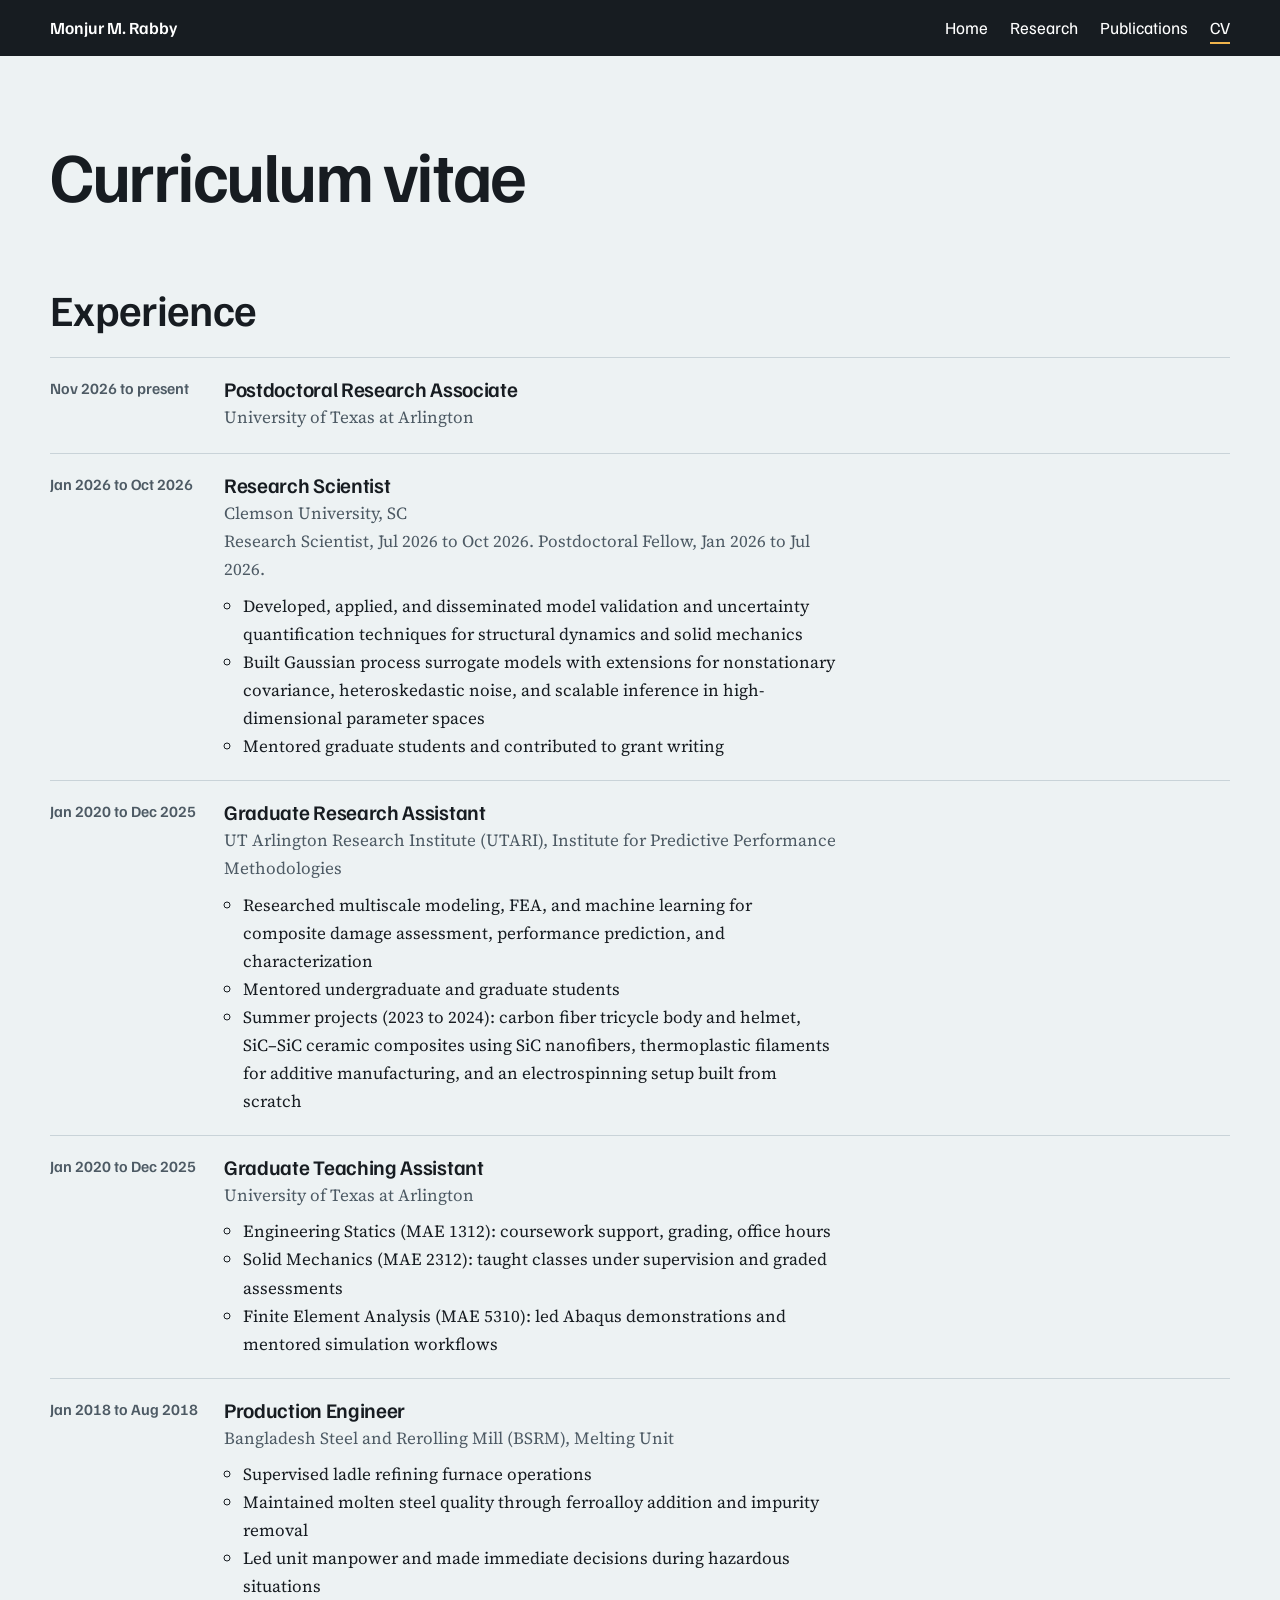
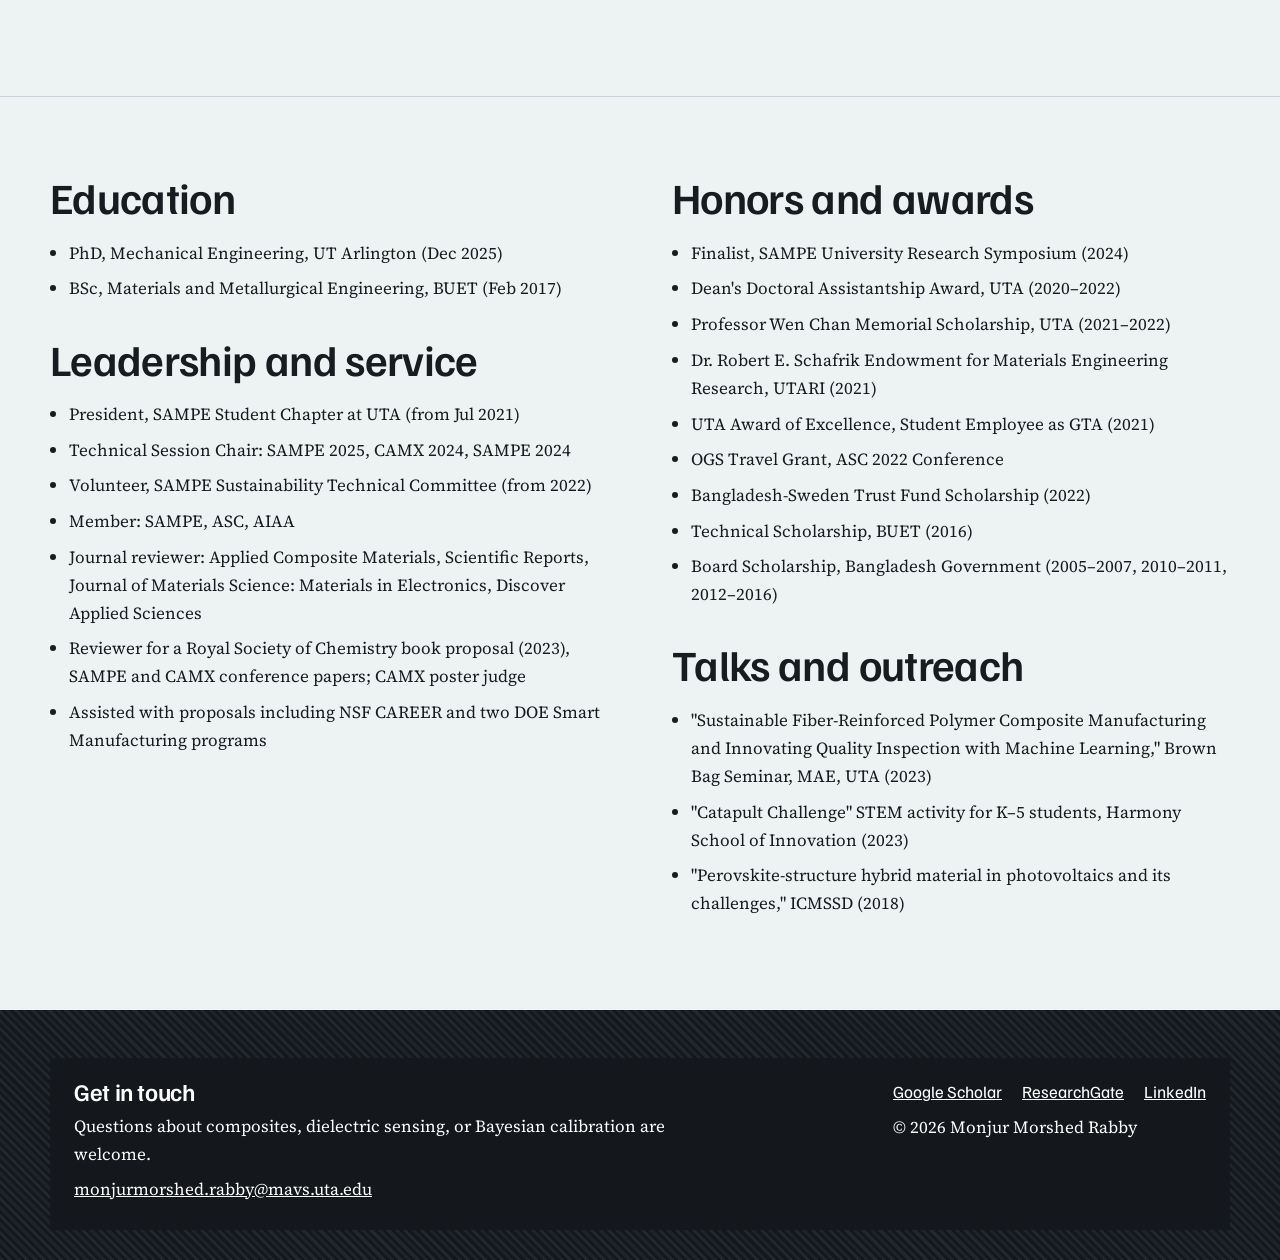
==== cv.html @ b2b4007f "Rebuild site as multi-page research portfolio with figures Co-Authored-By: Claude Opus 5.5 <noreply@" ====
<!DOCTYPE html>
<html lang="en"><head><meta charset="UTF-8"><meta name="viewport" content="width=device-width, initial-scale=1">
<title>CV | Monjur Morshed Rabby</title><meta name="description" content="Experience, education, honors, and service of Monjur Morshed Rabby."><link rel="canonical" href="https://mrabby07.github.io/cv.html">
<meta property="og:type" content="profile"><meta property="og:title" content="CV | Monjur Morshed Rabby"><meta property="og:description" content="Experience, education, honors, and service of Monjur Morshed Rabby."><meta property="og:url" content="https://mrabby07.github.io/cv.html"><meta name="twitter:card" content="summary">
<link rel="icon" href="data:image/svg+xml,%3Csvg xmlns='http://www.w3.org/2000/svg' viewBox='0 0 32 32'%3E%3Crect width='32' height='32' fill='%23171C21'/%3E%3Cpath d='M3 9C10 9 12 24 19 24s7-3 10-3' fill='none' stroke='%23F0B44C' stroke-width='3' stroke-linecap='round'/%3E%3C/svg%3E">
<link rel="preconnect" href="https://fonts.googleapis.com"><link rel="preconnect" href="https://fonts.gstatic.com" crossorigin>
<link href="https://fonts.googleapis.com/css2?family=Familjen+Grotesk:wght@400;500;600;700&family=Source+Serif+4:ital,opsz,wght@0,8..60,400;0,8..60,600;1,8..60,400&display=swap" rel="stylesheet">
<link rel="stylesheet" href="assets/site.css"></head><body>
<a class="skip" href="#main">Skip to content</a>
<nav class="nav" aria-label="Main"><div class="wrap"><a class="brand" href="index.html">Monjur M. Rabby</a><ul><li><a href="index.html">Home</a></li><li><a href="research.html">Research</a></li><li><a href="publications.html">Publications</a></li><li><a href="cv.html" aria-current="page">CV</a></li></ul></div></nav>
<main id="main"><header class="hero" style="padding-bottom:0"><div class="wrap"><h1 style="font-size:clamp(2.4rem,6vw,4.4rem)">Curriculum vitae</h1></div></header><section style="border:0"><div class="wrap"><h2>Experience</h2><ul class="tl"><li><time>Nov 2026 to present</time><div><h3>Postdoctoral Research Associate</h3><p class="org">University of Texas at Arlington</p></div></li><li><time>Jan 2026 to Oct 2026</time><div><h3>Research Scientist</h3><p class="org">Clemson University, SC<br>Research Scientist, Jul 2026 to Oct 2026. Postdoctoral Fellow, Jan 2026 to Jul 2026.</p><ul><li>Developed, applied, and disseminated model validation and uncertainty quantification techniques for structural dynamics and solid mechanics</li><li>Built Gaussian process surrogate models with extensions for nonstationary covariance, heteroskedastic noise, and scalable inference in high-dimensional parameter spaces</li><li>Mentored graduate students and contributed to grant writing</li></ul></div></li><li><time>Jan 2020 to Dec 2025</time><div><h3>Graduate Research Assistant</h3><p class="org">UT Arlington Research Institute (UTARI), Institute for Predictive Performance Methodologies</p><ul><li>Researched multiscale modeling, FEA, and machine learning for composite damage assessment, performance prediction, and characterization</li><li>Mentored undergraduate and graduate students</li><li>Summer projects (2023 to 2024): carbon fiber tricycle body and helmet, SiC–SiC ceramic composites using SiC nanofibers, thermoplastic filaments for additive manufacturing, and an electrospinning setup built from scratch</li></ul></div></li><li><time>Jan 2020 to Dec 2025</time><div><h3>Graduate Teaching Assistant</h3><p class="org">University of Texas at Arlington</p><ul><li>Engineering Statics (MAE 1312): coursework support, grading, office hours</li><li>Solid Mechanics (MAE 2312): taught classes under supervision and graded assessments</li><li>Finite Element Analysis (MAE 5310): led Abaqus demonstrations and mentored simulation workflows</li></ul></div></li><li><time>Jan 2018 to Aug 2018</time><div><h3>Production Engineer</h3><p class="org">Bangladesh Steel and Rerolling Mill (BSRM), Melting Unit</p><ul><li>Supervised ladle refining furnace operations</li><li>Maintained molten steel quality through ferroalloy addition and impurity removal</li><li>Led unit manpower and made immediate decisions during hazardous situations</li></ul></div></li></ul></div></section>
<section><div class="wrap lists"><div><h2>Education</h2><ul><li>PhD, Mechanical Engineering, UT Arlington (Dec 2025)</li><li>BSc, Materials and Metallurgical Engineering, BUET (Feb 2017)</li></ul>
<h2 style="margin-top:32px">Leadership and service</h2><ul><li>President, SAMPE Student Chapter at UTA (from Jul 2021)</li><li>Technical Session Chair: SAMPE 2025, CAMX 2024, SAMPE 2024</li><li>Volunteer, SAMPE Sustainability Technical Committee (from 2022)</li><li>Member: SAMPE, ASC, AIAA</li><li>Journal reviewer: Applied Composite Materials, Scientific Reports, Journal of Materials Science: Materials in Electronics, Discover Applied Sciences</li><li>Reviewer for a Royal Society of Chemistry book proposal (2023), SAMPE and CAMX conference papers; CAMX poster judge</li><li>Assisted with proposals including NSF CAREER and two DOE Smart Manufacturing programs</li></ul></div>
<div><h2>Honors and awards</h2><ul><li>Finalist, SAMPE University Research Symposium (2024)</li><li>Dean's Doctoral Assistantship Award, UTA (2020–2022)</li><li>Professor Wen Chan Memorial Scholarship, UTA (2021–2022)</li><li>Dr. Robert E. Schafrik Endowment for Materials Engineering Research, UTARI (2021)</li><li>UTA Award of Excellence, Student Employee as GTA (2021)</li><li>OGS Travel Grant, ASC 2022 Conference</li><li>Bangladesh-Sweden Trust Fund Scholarship (2022)</li><li>Technical Scholarship, BUET (2016)</li><li>Board Scholarship, Bangladesh Government (2005–2007, 2010–2011, 2012–2016)</li></ul>
<h2 style="margin-top:32px">Talks and outreach</h2><ul><li>"Sustainable Fiber-Reinforced Polymer Composite Manufacturing and Innovating Quality Inspection with Machine Learning," Brown Bag Seminar, MAE, UTA (2023)</li><li>"Catapult Challenge" STEM activity for K–5 students, Harmony School of Innovation (2023)</li><li>"Perovskite-structure hybrid material in photovoltaics and its challenges," ICMSSD (2018)</li></ul></div></div></section></main>
<footer id="contact"><div class="wrap"><div class="inner"><div><h2>Get in touch</h2><p>Questions about composites, dielectric sensing, or Bayesian calibration are welcome.</p><p><a href="mailto:monjurmorshed.rabby@mavs.uta.edu">monjurmorshed.rabby@mavs.uta.edu</a></p></div><div><ul><li><a href="https://scholar.google.com/citations?user=is3o6EQAAAAJ&amp;hl=en" rel="noopener" target="_blank">Google Scholar</a></li><li><a href="https://www.researchgate.net/profile/Monjur-Morshed-Rabby" rel="noopener" target="_blank">ResearchGate</a></li><li><a href="https://www.linkedin.com/in/monjur-morshed-rabby-phd-6b66141a7" rel="noopener" target="_blank">LinkedIn</a></li></ul><p class="small">© 2026 Monjur Morshed Rabby</p></div></div></div></footer>
<script src="assets/site.js"></script></body></html>
---- assets/site.css ----
:root{--carbon:#171C21;--slate:#4D5A64;--rule:#C9D3D8;--glass:#EDF2F3;--white:#FFFFFF;--cobalt:#1D4ED8;--cobalt-dark:#173EA8;--resin:#B86E00;--ghost:#A9B5BC;--measure:68ch}
*{box-sizing:border-box}
html{scroll-behavior:smooth;color-scheme:light}
body{margin:0;background:var(--glass);color:var(--carbon);font:400 1.0625rem/1.65 "Source Serif 4",Georgia,serif}
h1,h2,h3,.nav,.btn,.fig-cap b,.filters,.step,.kpi b,table{font-family:"Familjen Grotesk","Segoe UI",sans-serif}
h1,h2,h3{line-height:1.12;margin:0;font-weight:600;letter-spacing:-.015em}
h1{font-size:clamp(2.7rem,8vw,6.2rem);letter-spacing:-.035em;line-height:.98}
h2{font-size:clamp(1.8rem,4vw,2.7rem)}
h3{font-size:1.3rem}
p{margin:.8em 0;max-width:var(--measure)}
a{color:var(--cobalt)}
a:hover{color:var(--cobalt-dark)}
:focus-visible{outline:3px solid var(--resin);outline-offset:2px}
.wrap{width:min(1180px,100% - 40px);margin-inline:auto}
.skip{position:absolute;left:-999px}.skip:focus{left:12px;top:12px;background:#fff;padding:8px;z-index:9}
.nav{position:sticky;top:0;z-index:5;background:var(--carbon);color:#fff}
.nav .wrap{display:flex;justify-content:space-between;align-items:center;gap:16px;min-height:56px;flex-wrap:wrap}
.nav a{color:#fff;text-decoration:none}
.brand{font-weight:600}
.nav ul{display:flex;gap:22px;list-style:none;margin:0;padding:0;flex-wrap:wrap}
.nav li a{padding:4px 0;border-bottom:2px solid transparent}
.nav li a:hover,.nav li a[aria-current]{border-color:#F0B44C}
.hero{padding:clamp(40px,7vw,84px) 0 28px}
.title{font:500 clamp(1.1rem,2.2vw,1.4rem)/1.35 "Familjen Grotesk",sans-serif;margin:1rem 0 .15rem}
.prev{color:var(--slate);font:500 1rem/1.4 "Familjen Grotesk",sans-serif;margin:0}
.lede{font-size:clamp(1.15rem,2.1vw,1.4rem);line-height:1.5;max-width:44ch;margin-top:1.4rem}
.actions{display:flex;flex-wrap:wrap;gap:10px;margin-top:1.6rem}
.btn{display:inline-block;padding:10px 18px;text-decoration:none;font-weight:600;border:2px solid var(--carbon);color:var(--carbon);background:transparent}
.btn:hover{background:var(--carbon);color:#fff}
.btn.solid{background:var(--cobalt);border-color:var(--cobalt);color:#fff}.btn.solid:hover{background:var(--cobalt-dark);border-color:var(--cobalt-dark)}
.spectrum{background:var(--white);border-top:3px solid var(--carbon);padding:26px 0 30px}
.spectrum-head{display:flex;flex-wrap:wrap;gap:12px 40px;justify-content:space-between;align-items:end}
.spectrum h2{font-size:1.5rem}
.age{min-width:min(420px,100%);flex:1 1 300px;max-width:520px;font-family:"Familjen Grotesk",sans-serif}
.age label{font-weight:600;display:block}
.age input{width:100%;accent-color:var(--cobalt);height:32px}
.ticks{display:flex;justify-content:space-between;font-size:.9rem;color:var(--slate)}
.readout{display:flex;gap:28px;margin-top:6px;font:500 1rem "Familjen Grotesk",sans-serif}
.readout b{font-size:1.4rem;display:block;line-height:1.1}
svg.chart{display:block;width:100%;height:auto;overflow:visible;font-family:"Familjen Grotesk",sans-serif}
.axis{stroke:var(--rule);stroke-width:1}.grid{stroke:#E5EAED;stroke-width:1}
.tick{font-size:13px;fill:var(--slate)}.axlabel{font-size:14px;fill:var(--carbon)}
.tip{position:absolute;pointer-events:none;background:var(--carbon);color:#fff;padding:5px 9px;font:500 .85rem/1.35 "Familjen Grotesk",sans-serif;white-space:nowrap;transform:translate(-50%,-120%);display:none}
.plot{position:relative}
section{padding:clamp(44px,6vw,76px) 0;border-top:1px solid var(--rule)}
.note{color:var(--slate);font-size:.95rem}
.three{display:grid;grid-template-columns:repeat(3,1fr);gap:36px}
.three a{font-family:"Familjen Grotesk",sans-serif;font-weight:600}
.split{display:grid;grid-template-columns:minmax(0,5fr) minmax(0,6fr);gap:clamp(28px,5vw,64px);align-items:start;margin-top:26px}
.split.rev{grid-template-columns:minmax(0,6fr) minmax(0,5fr)}
figure{margin:0}.fig{background:var(--white);padding:18px}
.fig-cap{font-size:.92rem;color:var(--slate);margin-top:10px;line-height:1.45}.fig-cap b{color:var(--carbon)}
figure img{display:block;width:100%;height:auto}
.gallery{display:grid;grid-template-columns:repeat(3,1fr);gap:14px;margin-top:28px}
.gallery .fig{padding:0;background:none}.gallery img{aspect-ratio:4/3;object-fit:cover}
.life{display:grid;grid-template-columns:repeat(4,1fr);gap:0;margin-top:26px;list-style:none;padding:0;border-top:4px solid var(--carbon)}
.life li{padding:16px 22px 0 0;position:relative}
.life li::before{content:"";position:absolute;top:-10px;left:0;width:16px;height:16px;border-radius:50%;background:var(--cobalt);border:3px solid var(--glass)}
.life a{font:600 1.15rem/1.2 "Familjen Grotesk",sans-serif;display:block;color:var(--carbon)}
.life p{font-size:.97rem;margin:.4em 0}
.kpis{display:flex;flex-wrap:wrap;gap:12px 36px;margin:18px 0}
.kpi{font-size:.95rem;color:var(--slate);max-width:22ch;line-height:1.3}.kpi b{display:block;font-size:1.8rem;color:var(--carbon);line-height:1.1}
table{border-collapse:collapse;width:100%;font-size:.95rem}
th,td{padding:7px 10px;text-align:right;border-bottom:1px solid var(--rule)}
th:first-child,td:first-child{text-align:left}
thead th{border-bottom:2px solid var(--carbon)}
.tablewrap{overflow-x:auto}
details{margin-top:10px;font-size:.95rem}summary{cursor:pointer;font-family:"Familjen Grotesk",sans-serif;font-weight:600}
.updates{list-style:none;padding:0;margin:20px 0 0;max-width:760px}
.updates li{display:grid;grid-template-columns:110px 1fr;gap:16px;padding:12px 0;border-top:1px solid var(--rule)}
.updates time{font:600 .98rem "Familjen Grotesk",sans-serif;color:var(--slate)}
.filters{display:flex;flex-wrap:wrap;gap:8px;margin:22px 0;align-items:center}
.filters button{font:600 .95rem "Familjen Grotesk",sans-serif;padding:7px 13px;background:transparent;border:1.5px solid var(--carbon);color:var(--carbon);cursor:pointer;min-height:40px}
.filters button[aria-pressed=true]{background:var(--carbon);color:#fff}
.filters input{font:400 1rem "Source Serif 4",serif;padding:8px 10px;border:1.5px solid var(--slate);flex:1 1 220px;max-width:340px;min-height:40px;background:#fff}
.pubs{list-style:none;margin:0;padding:0;max-width:880px}
.pubs li{padding:14px 0;border-top:1px solid var(--rule)}
.pubs .venue{font-style:italic}
.pubs a{font:600 .92rem "Familjen Grotesk",sans-serif;white-space:nowrap;margin-left:4px}
.pubs li[hidden]{display:none}
.tl{list-style:none;padding:0;margin:24px 0 0}
.tl>li{display:grid;grid-template-columns:150px 1fr;gap:24px;padding:20px 0;border-top:1px solid var(--rule)}
.tl time{font:600 .98rem "Familjen Grotesk",sans-serif;color:var(--slate)}
.tl .org{margin:.1em 0;color:var(--slate)}.tl ul{padding-left:1.1em;margin:.5em 0 0;max-width:var(--measure)}
.lists{display:grid;grid-template-columns:1fr 1fr;gap:clamp(28px,5vw,64px)}
.lists ul{padding-left:1.1em}.lists li{margin:.45em 0}
footer{background:#14181C repeating-linear-gradient(45deg,#1D2329 0 3px,#14181C 3px 6px,#20272D 6px 9px,#14181C 9px 12px);color:#fff;padding:48px 0 30px}
footer a{color:#fff}
footer .inner{background:#14181C;padding:20px 24px;display:flex;flex-wrap:wrap;justify-content:space-between;gap:24px}
footer h2{font-size:1.5rem}
footer ul{list-style:none;padding:0;margin:0;display:flex;flex-wrap:wrap;gap:6px 20px;font-family:"Familjen Grotesk",sans-serif}
footer p{margin:.4em 0}
@media (max-width:820px){.three,.split,.split.rev,.lists{grid-template-columns:1fr}.life{grid-template-columns:1fr;border-top:0;border-left:4px solid var(--carbon);margin-left:8px}.life li{padding:0 0 18px 20px}.life li::before{top:4px;left:-10px}.gallery{grid-template-columns:1fr 1fr}.tl>li,.updates li{grid-template-columns:1fr;gap:4px}.nav ul{gap:14px}}
@media (prefers-reduced-motion:reduce){html{scroll-behavior:auto}}
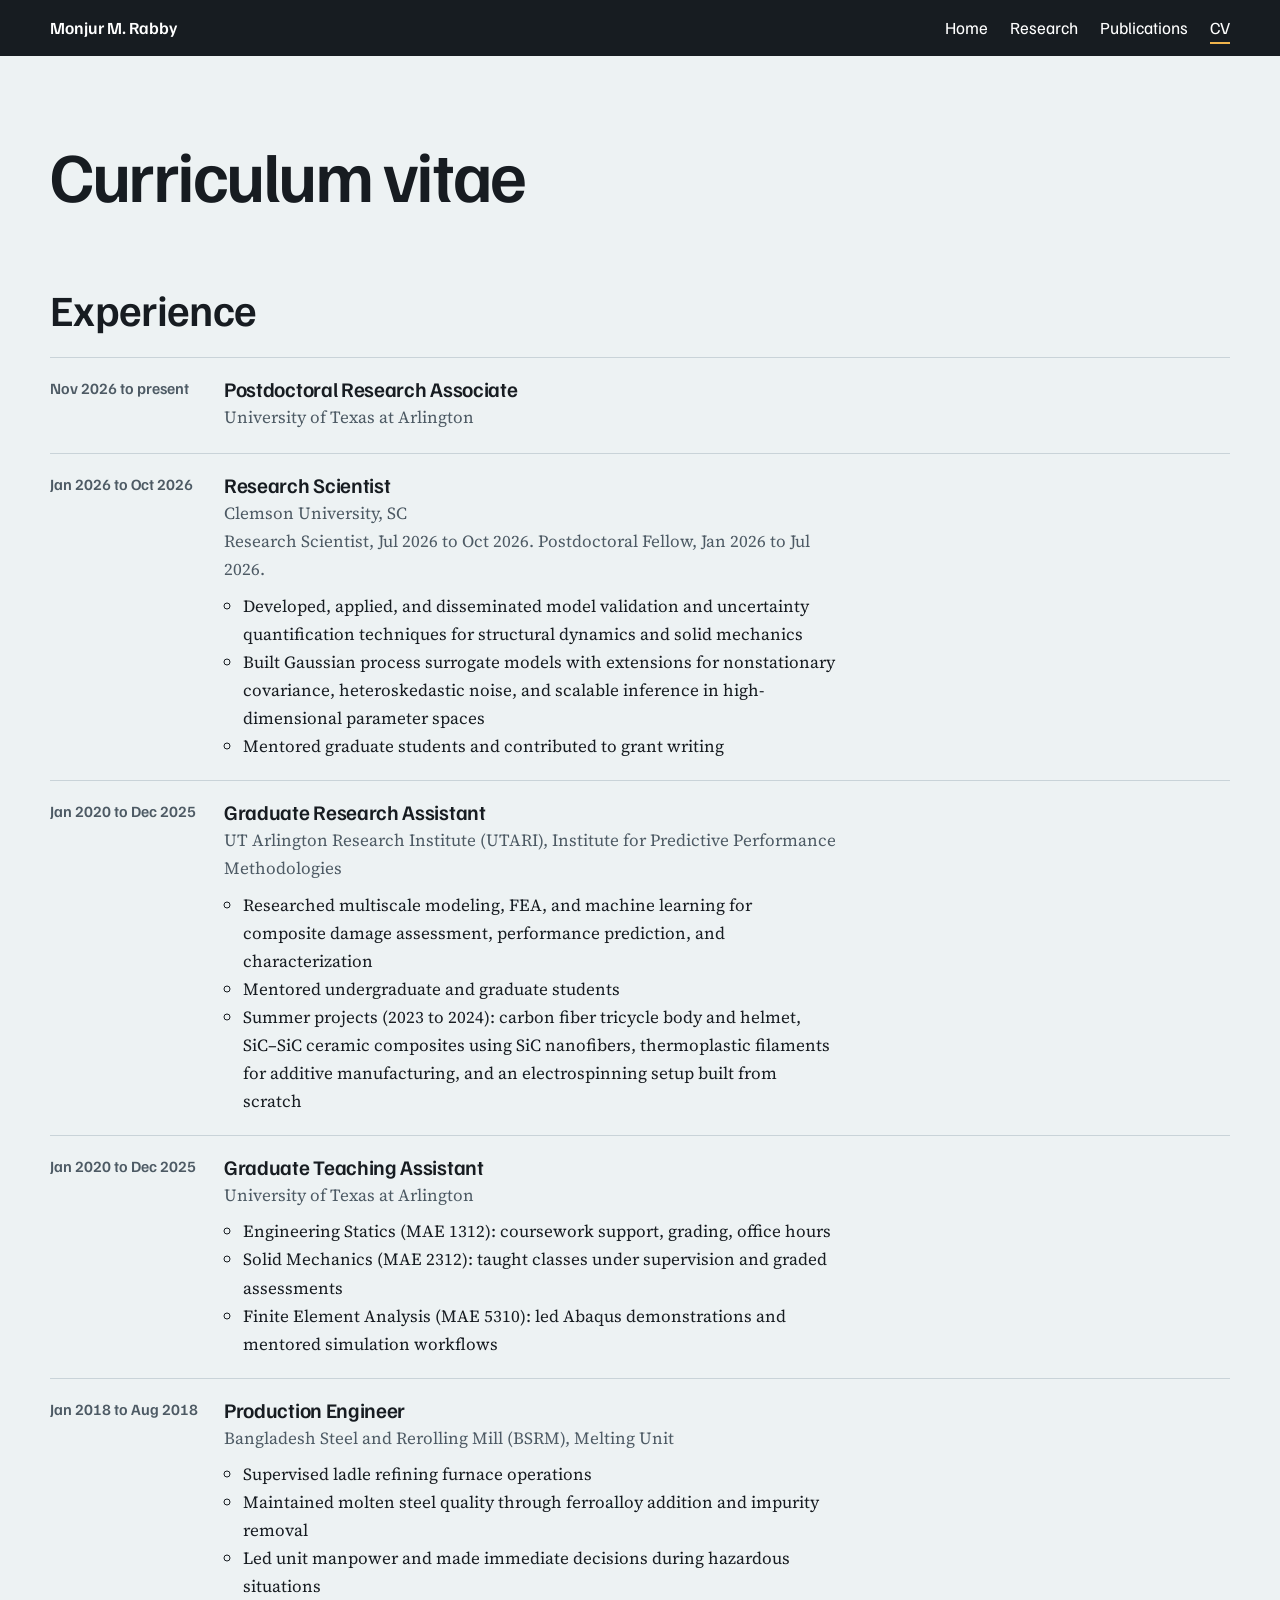
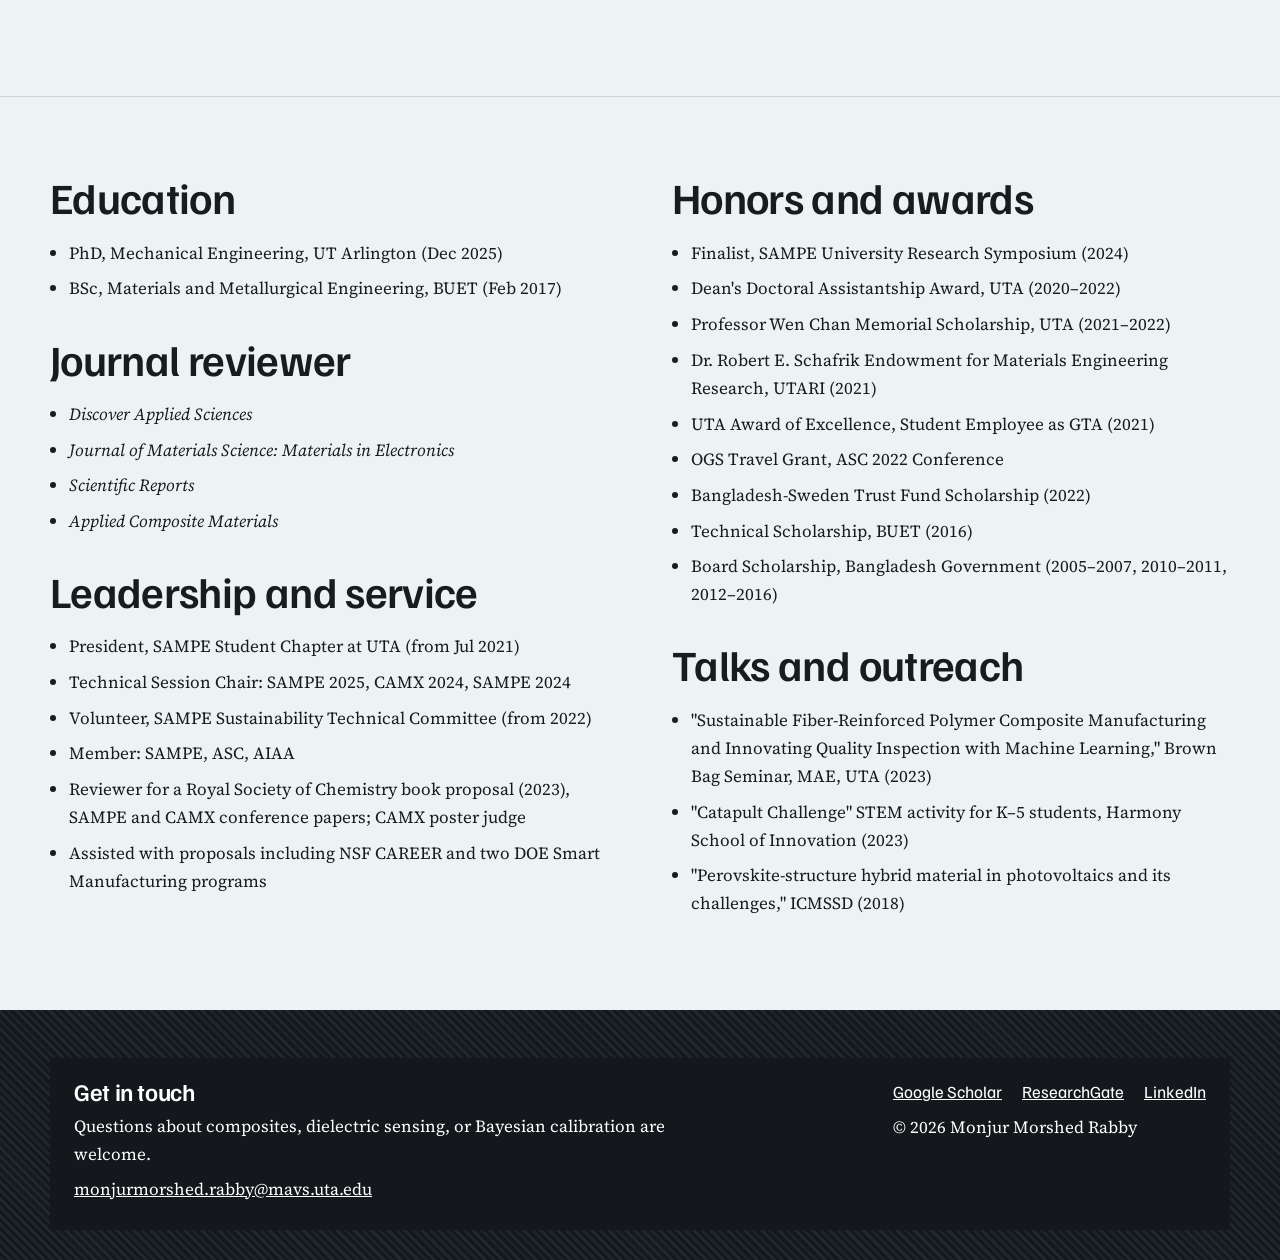
==== commit 5796bcc5: "Add cure maps, sorting setup figure, and journal reviewer list Co-Authored-By: Claude Opus 5.5 <nore" ====
--- a/cv.html
+++ b/cv.html
@@ -10,7 +10,7 @@
 <nav class="nav" aria-label="Main"><div class="wrap"><a class="brand" href="index.html">Monjur M. Rabby</a><ul><li><a href="index.html">Home</a></li><li><a href="research.html">Research</a></li><li><a href="publications.html">Publications</a></li><li><a href="cv.html" aria-current="page">CV</a></li></ul></div></nav>
 <main id="main"><header class="hero" style="padding-bottom:0"><div class="wrap"><h1 style="font-size:clamp(2.4rem,6vw,4.4rem)">Curriculum vitae</h1></div></header><section style="border:0"><div class="wrap"><h2>Experience</h2><ul class="tl"><li><time>Nov 2026 to present</time><div><h3>Postdoctoral Research Associate</h3><p class="org">University of Texas at Arlington</p></div></li><li><time>Jan 2026 to Oct 2026</time><div><h3>Research Scientist</h3><p class="org">Clemson University, SC<br>Research Scientist, Jul 2026 to Oct 2026. Postdoctoral Fellow, Jan 2026 to Jul 2026.</p><ul><li>Developed, applied, and disseminated model validation and uncertainty quantification techniques for structural dynamics and solid mechanics</li><li>Built Gaussian process surrogate models with extensions for nonstationary covariance, heteroskedastic noise, and scalable inference in high-dimensional parameter spaces</li><li>Mentored graduate students and contributed to grant writing</li></ul></div></li><li><time>Jan 2020 to Dec 2025</time><div><h3>Graduate Research Assistant</h3><p class="org">UT Arlington Research Institute (UTARI), Institute for Predictive Performance Methodologies</p><ul><li>Researched multiscale modeling, FEA, and machine learning for composite damage assessment, performance prediction, and characterization</li><li>Mentored undergraduate and graduate students</li><li>Summer projects (2023 to 2024): carbon fiber tricycle body and helmet, SiC–SiC ceramic composites using SiC nanofibers, thermoplastic filaments for additive manufacturing, and an electrospinning setup built from scratch</li></ul></div></li><li><time>Jan 2020 to Dec 2025</time><div><h3>Graduate Teaching Assistant</h3><p class="org">University of Texas at Arlington</p><ul><li>Engineering Statics (MAE 1312): coursework support, grading, office hours</li><li>Solid Mechanics (MAE 2312): taught classes under supervision and graded assessments</li><li>Finite Element Analysis (MAE 5310): led Abaqus demonstrations and mentored simulation workflows</li></ul></div></li><li><time>Jan 2018 to Aug 2018</time><div><h3>Production Engineer</h3><p class="org">Bangladesh Steel and Rerolling Mill (BSRM), Melting Unit</p><ul><li>Supervised ladle refining furnace operations</li><li>Maintained molten steel quality through ferroalloy addition and impurity removal</li><li>Led unit manpower and made immediate decisions during hazardous situations</li></ul></div></li></ul></div></section>
 <section><div class="wrap lists"><div><h2>Education</h2><ul><li>PhD, Mechanical Engineering, UT Arlington (Dec 2025)</li><li>BSc, Materials and Metallurgical Engineering, BUET (Feb 2017)</li></ul>
-<h2 style="margin-top:32px">Leadership and service</h2><ul><li>President, SAMPE Student Chapter at UTA (from Jul 2021)</li><li>Technical Session Chair: SAMPE 2025, CAMX 2024, SAMPE 2024</li><li>Volunteer, SAMPE Sustainability Technical Committee (from 2022)</li><li>Member: SAMPE, ASC, AIAA</li><li>Journal reviewer: Applied Composite Materials, Scientific Reports, Journal of Materials Science: Materials in Electronics, Discover Applied Sciences</li><li>Reviewer for a Royal Society of Chemistry book proposal (2023), SAMPE and CAMX conference papers; CAMX poster judge</li><li>Assisted with proposals including NSF CAREER and two DOE Smart Manufacturing programs</li></ul></div>
+<h2 style="margin-top:32px">Journal reviewer</h2><ul><li><i>Discover Applied Sciences</i></li><li><i>Journal of Materials Science: Materials in Electronics</i></li><li><i>Scientific Reports</i></li><li><i>Applied Composite Materials</i></li></ul><h2 style="margin-top:32px">Leadership and service</h2><ul><li>President, SAMPE Student Chapter at UTA (from Jul 2021)</li><li>Technical Session Chair: SAMPE 2025, CAMX 2024, SAMPE 2024</li><li>Volunteer, SAMPE Sustainability Technical Committee (from 2022)</li><li>Member: SAMPE, ASC, AIAA</li><li>Reviewer for a Royal Society of Chemistry book proposal (2023), SAMPE and CAMX conference papers; CAMX poster judge</li><li>Assisted with proposals including NSF CAREER and two DOE Smart Manufacturing programs</li></ul></div>
 <div><h2>Honors and awards</h2><ul><li>Finalist, SAMPE University Research Symposium (2024)</li><li>Dean's Doctoral Assistantship Award, UTA (2020–2022)</li><li>Professor Wen Chan Memorial Scholarship, UTA (2021–2022)</li><li>Dr. Robert E. Schafrik Endowment for Materials Engineering Research, UTARI (2021)</li><li>UTA Award of Excellence, Student Employee as GTA (2021)</li><li>OGS Travel Grant, ASC 2022 Conference</li><li>Bangladesh-Sweden Trust Fund Scholarship (2022)</li><li>Technical Scholarship, BUET (2016)</li><li>Board Scholarship, Bangladesh Government (2005–2007, 2010–2011, 2012–2016)</li></ul>
 <h2 style="margin-top:32px">Talks and outreach</h2><ul><li>"Sustainable Fiber-Reinforced Polymer Composite Manufacturing and Innovating Quality Inspection with Machine Learning," Brown Bag Seminar, MAE, UTA (2023)</li><li>"Catapult Challenge" STEM activity for K–5 students, Harmony School of Innovation (2023)</li><li>"Perovskite-structure hybrid material in photovoltaics and its challenges," ICMSSD (2018)</li></ul></div></div></section></main>
 <footer id="contact"><div class="wrap"><div class="inner"><div><h2>Get in touch</h2><p>Questions about composites, dielectric sensing, or Bayesian calibration are welcome.</p><p><a href="mailto:monjurmorshed.rabby@mavs.uta.edu">monjurmorshed.rabby@mavs.uta.edu</a></p></div><div><ul><li><a href="https://scholar.google.com/citations?user=is3o6EQAAAAJ&amp;hl=en" rel="noopener" target="_blank">Google Scholar</a></li><li><a href="https://www.researchgate.net/profile/Monjur-Morshed-Rabby" rel="noopener" target="_blank">ResearchGate</a></li><li><a href="https://www.linkedin.com/in/monjur-morshed-rabby-phd-6b66141a7" rel="noopener" target="_blank">LinkedIn</a></li></ul><p class="small">© 2026 Monjur Morshed Rabby</p></div></div></div></footer>
--- a/assets/site.css
+++ b/assets/site.css
@@ -92,3 +92,5 @@
 footer p{margin:.4em 0}
 @media (max-width:820px){.three,.split,.split.rev,.lists{grid-template-columns:1fr}.life{grid-template-columns:1fr;border-top:0;border-left:4px solid var(--carbon);margin-left:8px}.life li{padding:0 0 18px 20px}.life li::before{top:4px;left:-10px}.gallery{grid-template-columns:1fr 1fr}.tl>li,.updates li{grid-template-columns:1fr;gap:4px}.nav ul{gap:14px}}
 @media (prefers-reduced-motion:reduce){html{scroll-behavior:auto}}
+.maps{display:grid;grid-template-columns:1fr 1fr;gap:10px}
+@media (max-width:480px){.maps{grid-template-columns:1fr}}
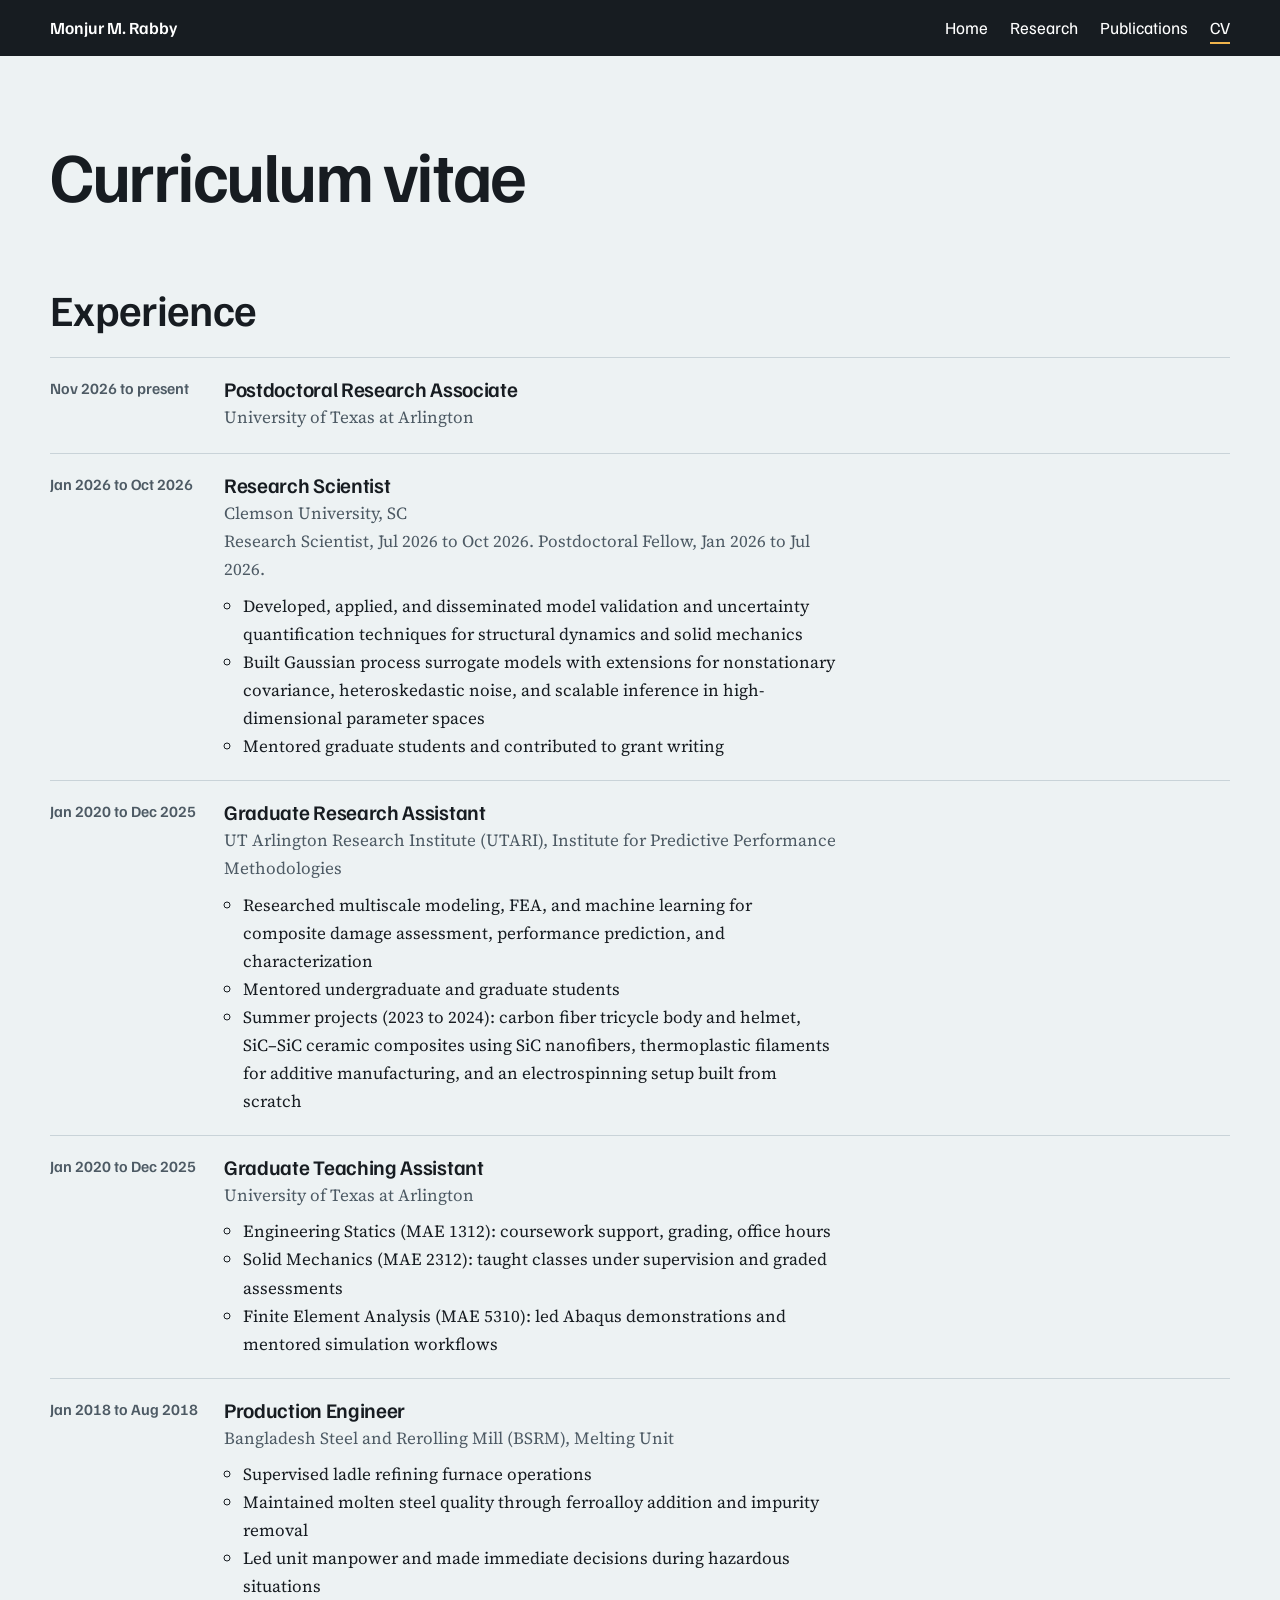
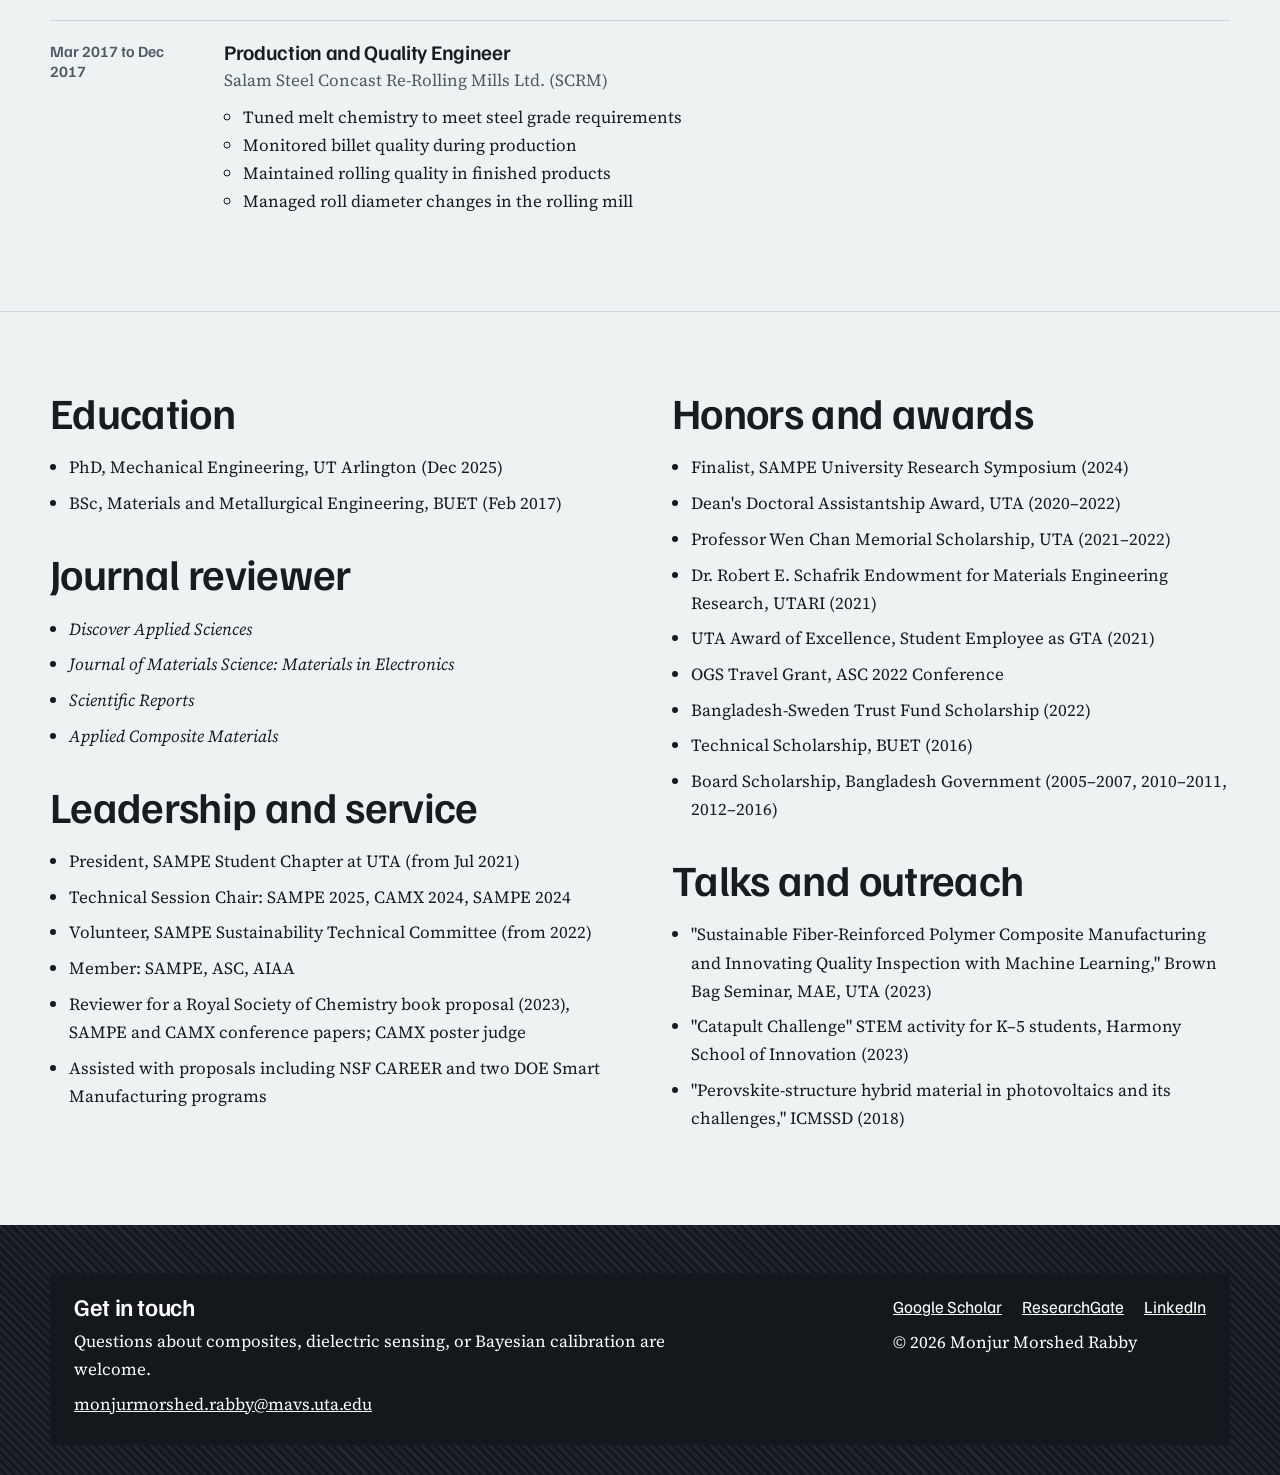
==== commit a7b59230: "Add SCRM experience to CV Co-Authored-By: Claude Opus 5.5 <noreply@anthropic.com> Claude-Session: ht" ====
--- a/cv.html
+++ b/cv.html
@@ -8,7 +8,7 @@
 <link rel="stylesheet" href="assets/site.css"></head><body>
 <a class="skip" href="#main">Skip to content</a>
 <nav class="nav" aria-label="Main"><div class="wrap"><a class="brand" href="index.html">Monjur M. Rabby</a><ul><li><a href="index.html">Home</a></li><li><a href="research.html">Research</a></li><li><a href="publications.html">Publications</a></li><li><a href="cv.html" aria-current="page">CV</a></li></ul></div></nav>
-<main id="main"><header class="hero" style="padding-bottom:0"><div class="wrap"><h1 style="font-size:clamp(2.4rem,6vw,4.4rem)">Curriculum vitae</h1></div></header><section style="border:0"><div class="wrap"><h2>Experience</h2><ul class="tl"><li><time>Nov 2026 to present</time><div><h3>Postdoctoral Research Associate</h3><p class="org">University of Texas at Arlington</p></div></li><li><time>Jan 2026 to Oct 2026</time><div><h3>Research Scientist</h3><p class="org">Clemson University, SC<br>Research Scientist, Jul 2026 to Oct 2026. Postdoctoral Fellow, Jan 2026 to Jul 2026.</p><ul><li>Developed, applied, and disseminated model validation and uncertainty quantification techniques for structural dynamics and solid mechanics</li><li>Built Gaussian process surrogate models with extensions for nonstationary covariance, heteroskedastic noise, and scalable inference in high-dimensional parameter spaces</li><li>Mentored graduate students and contributed to grant writing</li></ul></div></li><li><time>Jan 2020 to Dec 2025</time><div><h3>Graduate Research Assistant</h3><p class="org">UT Arlington Research Institute (UTARI), Institute for Predictive Performance Methodologies</p><ul><li>Researched multiscale modeling, FEA, and machine learning for composite damage assessment, performance prediction, and characterization</li><li>Mentored undergraduate and graduate students</li><li>Summer projects (2023 to 2024): carbon fiber tricycle body and helmet, SiC–SiC ceramic composites using SiC nanofibers, thermoplastic filaments for additive manufacturing, and an electrospinning setup built from scratch</li></ul></div></li><li><time>Jan 2020 to Dec 2025</time><div><h3>Graduate Teaching Assistant</h3><p class="org">University of Texas at Arlington</p><ul><li>Engineering Statics (MAE 1312): coursework support, grading, office hours</li><li>Solid Mechanics (MAE 2312): taught classes under supervision and graded assessments</li><li>Finite Element Analysis (MAE 5310): led Abaqus demonstrations and mentored simulation workflows</li></ul></div></li><li><time>Jan 2018 to Aug 2018</time><div><h3>Production Engineer</h3><p class="org">Bangladesh Steel and Rerolling Mill (BSRM), Melting Unit</p><ul><li>Supervised ladle refining furnace operations</li><li>Maintained molten steel quality through ferroalloy addition and impurity removal</li><li>Led unit manpower and made immediate decisions during hazardous situations</li></ul></div></li></ul></div></section>
+<main id="main"><header class="hero" style="padding-bottom:0"><div class="wrap"><h1 style="font-size:clamp(2.4rem,6vw,4.4rem)">Curriculum vitae</h1></div></header><section style="border:0"><div class="wrap"><h2>Experience</h2><ul class="tl"><li><time>Nov 2026 to present</time><div><h3>Postdoctoral Research Associate</h3><p class="org">University of Texas at Arlington</p></div></li><li><time>Jan 2026 to Oct 2026</time><div><h3>Research Scientist</h3><p class="org">Clemson University, SC<br>Research Scientist, Jul 2026 to Oct 2026. Postdoctoral Fellow, Jan 2026 to Jul 2026.</p><ul><li>Developed, applied, and disseminated model validation and uncertainty quantification techniques for structural dynamics and solid mechanics</li><li>Built Gaussian process surrogate models with extensions for nonstationary covariance, heteroskedastic noise, and scalable inference in high-dimensional parameter spaces</li><li>Mentored graduate students and contributed to grant writing</li></ul></div></li><li><time>Jan 2020 to Dec 2025</time><div><h3>Graduate Research Assistant</h3><p class="org">UT Arlington Research Institute (UTARI), Institute for Predictive Performance Methodologies</p><ul><li>Researched multiscale modeling, FEA, and machine learning for composite damage assessment, performance prediction, and characterization</li><li>Mentored undergraduate and graduate students</li><li>Summer projects (2023 to 2024): carbon fiber tricycle body and helmet, SiC–SiC ceramic composites using SiC nanofibers, thermoplastic filaments for additive manufacturing, and an electrospinning setup built from scratch</li></ul></div></li><li><time>Jan 2020 to Dec 2025</time><div><h3>Graduate Teaching Assistant</h3><p class="org">University of Texas at Arlington</p><ul><li>Engineering Statics (MAE 1312): coursework support, grading, office hours</li><li>Solid Mechanics (MAE 2312): taught classes under supervision and graded assessments</li><li>Finite Element Analysis (MAE 5310): led Abaqus demonstrations and mentored simulation workflows</li></ul></div></li><li><time>Jan 2018 to Aug 2018</time><div><h3>Production Engineer</h3><p class="org">Bangladesh Steel and Rerolling Mill (BSRM), Melting Unit</p><ul><li>Supervised ladle refining furnace operations</li><li>Maintained molten steel quality through ferroalloy addition and impurity removal</li><li>Led unit manpower and made immediate decisions during hazardous situations</li></ul></div></li><li><time>Mar 2017 to Dec 2017</time><div><h3>Production and Quality Engineer</h3><p class="org">Salam Steel Concast Re-Rolling Mills Ltd. (SCRM)</p><ul><li>Tuned melt chemistry to meet steel grade requirements</li><li>Monitored billet quality during production</li><li>Maintained rolling quality in finished products</li><li>Managed roll diameter changes in the rolling mill</li></ul></div></li></ul></div></section>
 <section><div class="wrap lists"><div><h2>Education</h2><ul><li>PhD, Mechanical Engineering, UT Arlington (Dec 2025)</li><li>BSc, Materials and Metallurgical Engineering, BUET (Feb 2017)</li></ul>
 <h2 style="margin-top:32px">Journal reviewer</h2><ul><li><i>Discover Applied Sciences</i></li><li><i>Journal of Materials Science: Materials in Electronics</i></li><li><i>Scientific Reports</i></li><li><i>Applied Composite Materials</i></li></ul><h2 style="margin-top:32px">Leadership and service</h2><ul><li>President, SAMPE Student Chapter at UTA (from Jul 2021)</li><li>Technical Session Chair: SAMPE 2025, CAMX 2024, SAMPE 2024</li><li>Volunteer, SAMPE Sustainability Technical Committee (from 2022)</li><li>Member: SAMPE, ASC, AIAA</li><li>Reviewer for a Royal Society of Chemistry book proposal (2023), SAMPE and CAMX conference papers; CAMX poster judge</li><li>Assisted with proposals including NSF CAREER and two DOE Smart Manufacturing programs</li></ul></div>
 <div><h2>Honors and awards</h2><ul><li>Finalist, SAMPE University Research Symposium (2024)</li><li>Dean's Doctoral Assistantship Award, UTA (2020–2022)</li><li>Professor Wen Chan Memorial Scholarship, UTA (2021–2022)</li><li>Dr. Robert E. Schafrik Endowment for Materials Engineering Research, UTARI (2021)</li><li>UTA Award of Excellence, Student Employee as GTA (2021)</li><li>OGS Travel Grant, ASC 2022 Conference</li><li>Bangladesh-Sweden Trust Fund Scholarship (2022)</li><li>Technical Scholarship, BUET (2016)</li><li>Board Scholarship, Bangladesh Government (2005–2007, 2010–2011, 2012–2016)</li></ul>
--- a/assets/site.css
+++ b/assets/site.css
@@ -94,3 +94,4 @@
 @media (prefers-reduced-motion:reduce){html{scroll-behavior:auto}}
 .maps{display:grid;grid-template-columns:1fr 1fr;gap:10px}
 @media (max-width:480px){.maps{grid-template-columns:1fr}}
+.wide-fig{max-width:900px;margin:28px auto 0}
